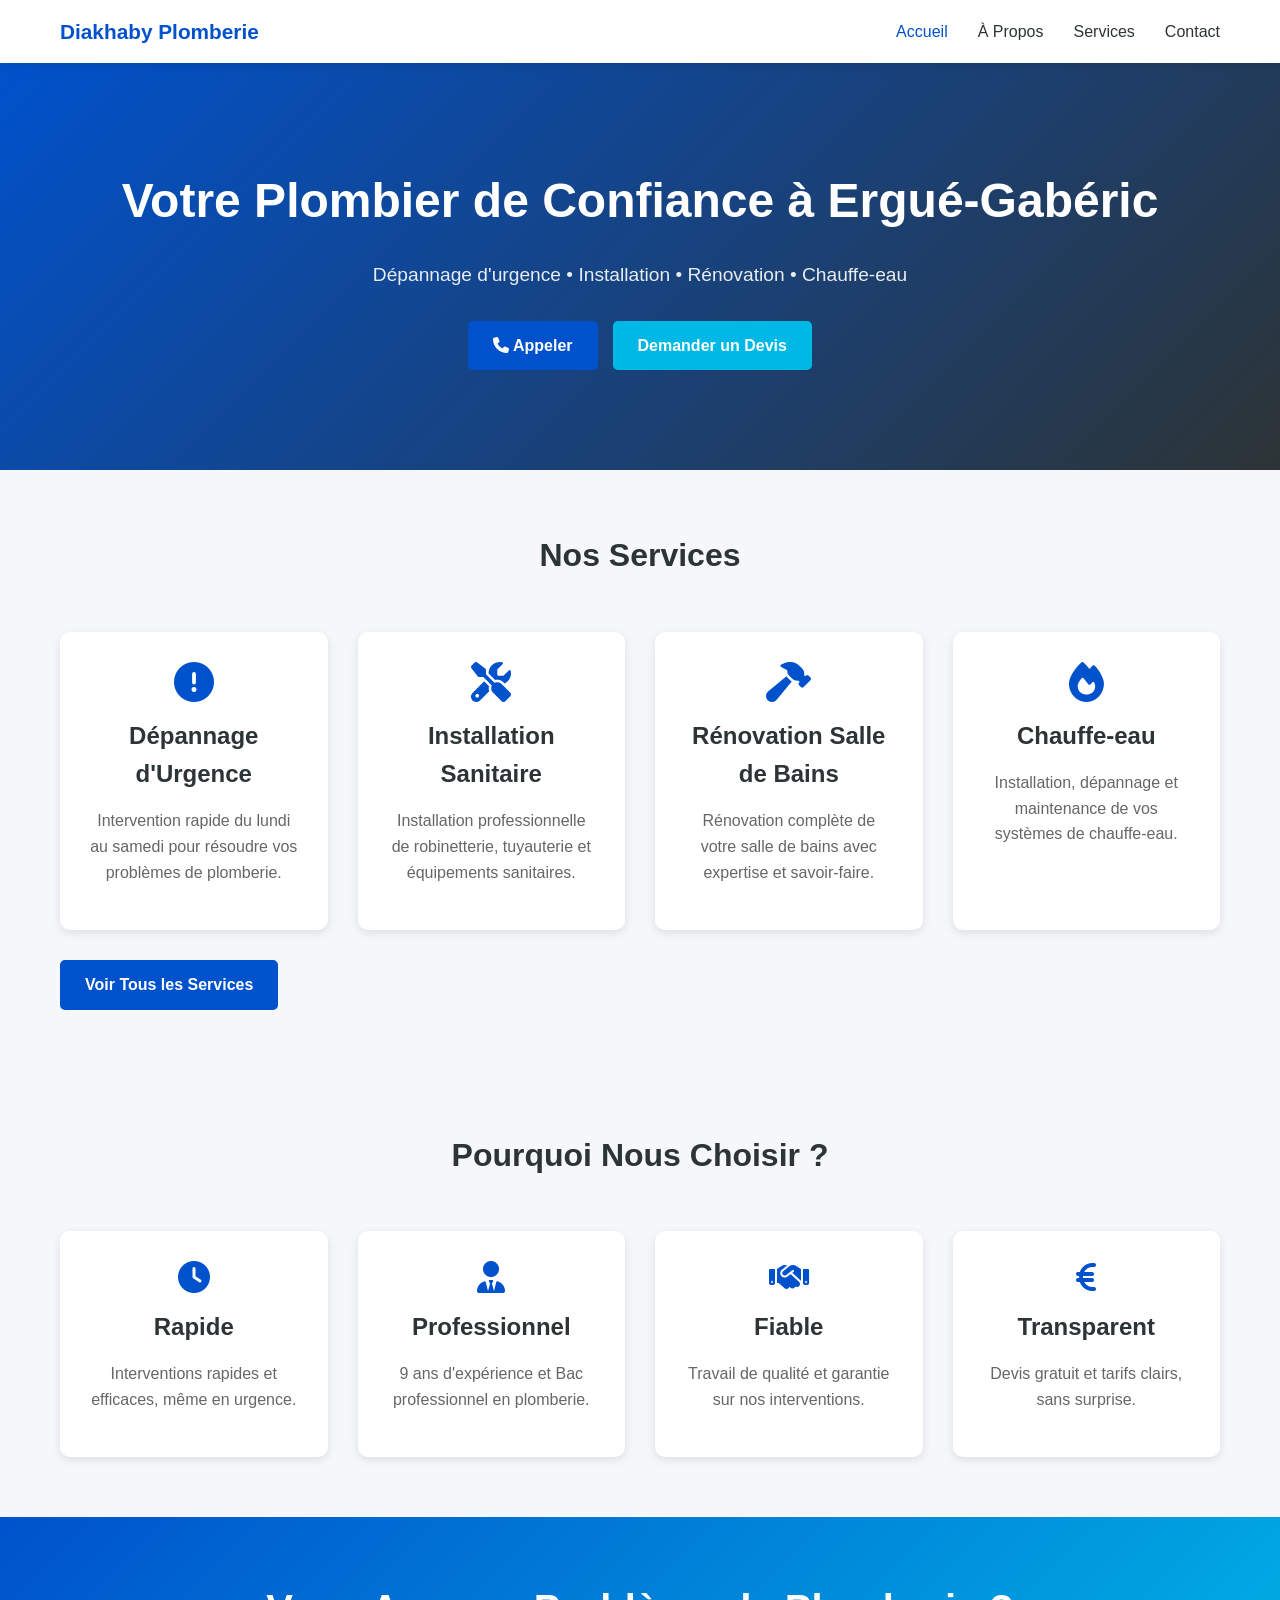
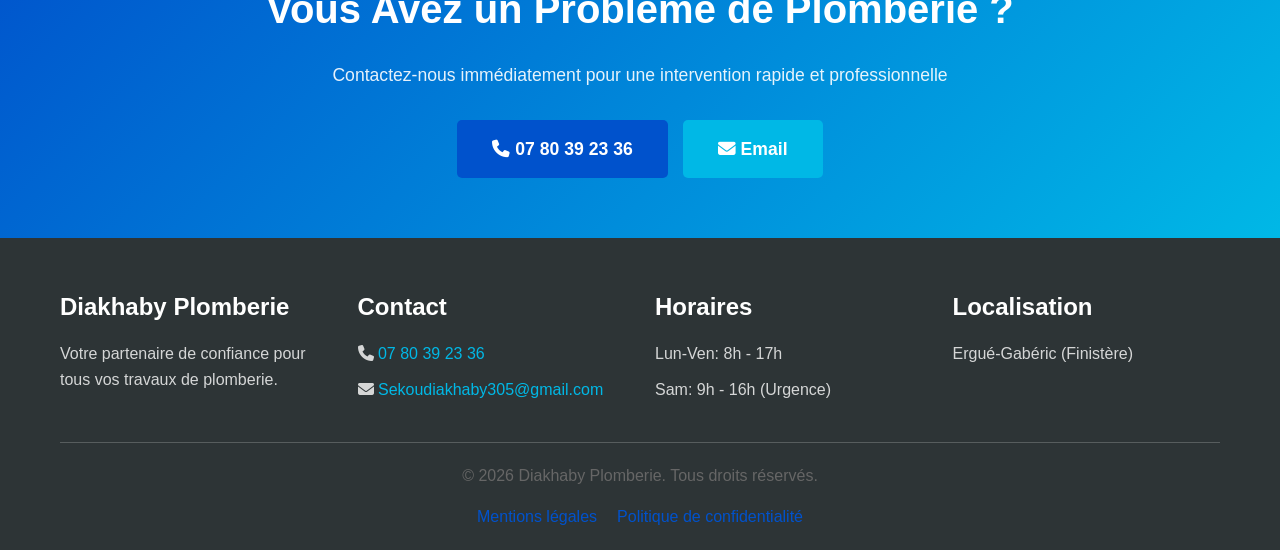
==== index.html @ 48b0a732 "🎉 Initial deployment - Diakhaby Plomberie website" ====
<!DOCTYPE html>
<html lang="fr">
<head>
    <meta charset="UTF-8">
    <meta name="viewport" content="width=device-width, initial-scale=1.0">
    <meta name="description" content="Diakhaby Plomberie - Dépannage, installation sanitaire, rénovation salle de bains et chauffe-eau à Ergué-Gabéric (Finistère)">
    <meta name="keywords" content="plombier, plomberie, dépannage, installation sanitaire, rénovation, chauffe-eau, Ergué-Gabéric, Finistère">
    <meta name="author" content="Diakhaby Plomberie">
    <title>Diakhaby Plomberie | Plombier Urgence Finistère</title>
    <link rel="stylesheet" href="style.css">
    <link href="https://cdnjs.cloudflare.com/ajax/libs/font-awesome/6.4.0/css/all.min.css" rel="stylesheet">
</head>
<body>
    <nav class="navbar">
        <div class="container">
            <div class="nav-brand">
                <span class="brand-text">Diakhaby Plomberie</span>
            </div>
            <ul class="nav-links">
                <li><a href="index.html" class="active">Accueil</a></li>
                <li><a href="apropos.html">À Propos</a></li>
                <li><a href="services.html">Services</a></li>
                <li><a href="contact.html">Contact</a></li>
            </ul>
            <button class="menu-toggle"><i class="fas fa-bars"></i></button>
        </div>
    </nav>

    <section class="hero">
        <div class="hero-content">
            <h1>Votre Plombier de Confiance à Ergué-Gabéric</h1>
            <p>Dépannage d'urgence • Installation • Rénovation • Chauffe-eau</p>
            <div class="hero-buttons">
                <a href="tel:+33780392336" class="btn btn-primary"><i class="fas fa-phone"></i> Appeler</a>
                <a href="contact.html" class="btn btn-secondary">Demander un Devis</a>
            </div>
        </div>
    </section>

    <section class="services-preview">
        <div class="container">
            <h2>Nos Services</h2>
            <div class="services-grid">
                <div class="service-card">
                    <i class="fas fa-exclamation-circle"></i>
                    <h3>Dépannage d'Urgence</h3>
                    <p>Intervention rapide du lundi au samedi pour résoudre vos problèmes de plomberie.</p>
                </div>
                <div class="service-card">
                    <i class="fas fa-tools"></i>
                    <h3>Installation Sanitaire</h3>
                    <p>Installation professionnelle de robinetterie, tuyauterie et équipements sanitaires.</p>
                </div>
                <div class="service-card">
                    <i class="fas fa-hammer"></i>
                    <h3>Rénovation Salle de Bains</h3>
                    <p>Rénovation complète de votre salle de bains avec expertise et savoir-faire.</p>
                </div>
                <div class="service-card">
                    <i class="fas fa-fire"></i>
                    <h3>Chauffe-eau</h3>
                    <p>Installation, dépannage et maintenance de vos systèmes de chauffe-eau.</p>
                </div>
            </div>
            <a href="services.html" class="btn btn-primary" style="margin-top: 30px;">Voir Tous les Services</a>
        </div>
    </section>

    <section class="why-us">
        <div class="container">
            <h2>Pourquoi Nous Choisir ?</h2>
            <div class="features-grid">
                <div class="feature">
                    <i class="fas fa-clock"></i>
                    <h3>Rapide</h3>
                    <p>Interventions rapides et efficaces, même en urgence.</p>
                </div>
                <div class="feature">
                    <i class="fas fa-user-tie"></i>
                    <h3>Professionnel</h3>
                    <p>9 ans d'expérience et Bac professionnel en plomberie.</p>
                </div>
                <div class="feature">
                    <i class="fas fa-handshake"></i>
                    <h3>Fiable</h3>
                    <p>Travail de qualité et garantie sur nos interventions.</p>
                </div>
                <div class="feature">
                    <i class="fas fa-euro-sign"></i>
                    <h3>Transparent</h3>
                    <p>Devis gratuit et tarifs clairs, sans surprise.</p>
                </div>
            </div>
        </div>
    </section>

    <section class="cta">
        <div class="container">
            <h2>Vous Avez un Problème de Plomberie ?</h2>
            <p>Contactez-nous immédiatement pour une intervention rapide et professionnelle</p>
            <div class="cta-buttons">
                <a href="tel:+33780392336" class="btn btn-primary btn-large"><i class="fas fa-phone"></i> 07 80 39 23 36</a>
                <a href="mailto:Sekoudiakhaby305@gmail.com" class="btn btn-secondary btn-large"><i class="fas fa-envelope"></i> Email</a>
            </div>
        </div>
    </section>

    <footer class="footer">
        <div class="container">
            <div class="footer-content">
                <div class="footer-section">
                    <h3>Diakhaby Plomberie</h3>
                    <p>Votre partenaire de confiance pour tous vos travaux de plomberie.</p>
                </div>
                <div class="footer-section">
                    <h3>Contact</h3>
                    <p><i class="fas fa-phone"></i> <a href="tel:+33780392336">07 80 39 23 36</a></p>
                    <p><i class="fas fa-envelope"></i> <a href="mailto:Sekoudiakhaby305@gmail.com">Sekoudiakhaby305@gmail.com</a></p>
                </div>
                <div class="footer-section">
                    <h3>Horaires</h3>
                    <p>Lun-Ven: 8h - 17h</p>
                    <p>Sam: 9h - 16h (Urgence)</p>
                </div>
                <div class="footer-section">
                    <h3>Localisation</h3>
                    <p>Ergué-Gabéric (Finistère)</p>
                </div>
            </div>
            <div class="footer-bottom">
                <p>&copy; 2026 Diakhaby Plomberie. Tous droits réservés.</p>
                <div class="footer-links">
                    <a href="mentions-legales.html">Mentions légales</a>
                    <a href="politique-confidentialite.html">Politique de confidentialité</a>
                </div>
            </div>
        </div>
    </footer>
    <script src="script.js"></script>
</body>
</html>
---- style.css ----
* {
    margin: 0;
    padding: 0;
    box-sizing: border-box;
}

:root {
    --primary-color: #0052CC;
    --secondary-color: #2D3436;
    --accent-color: #00B8E6;
    --light-gray: #F5F7FA;
    --dark-gray: #666666;
    --white: #FFFFFF;
    --border-color: #E0E0E0;
    --success-color: #27AE60;
}

html, body {
    font-family: 'Segoe UI', Tahoma, Geneva, Verdana, sans-serif;
    color: var(--secondary-color);
    background-color: var(--white);
    line-height: 1.6;
}

.container {
    max-width: 1200px;
    margin: 0 auto;
    padding: 0 20px;
}

h1, h2, h3, h4 { font-weight: 600; margin-bottom: 15px; color: var(--secondary-color); }
h1 { font-size: 2.5rem; }
h2 { font-size: 2rem; }
h3 { font-size: 1.5rem; }

p { margin-bottom: 15px; color: var(--dark-gray); }

a { color: var(--primary-color); text-decoration: none; transition: color 0.3s ease; }
a:hover { color: var(--accent-color); }

.navbar {
    background-color: var(--white);
    box-shadow: 0 2px 10px rgba(0, 0, 0, 0.1);
    position: sticky;
    top: 0;
    z-index: 1000;
}

.navbar .container {
    display: flex;
    justify-content: space-between;
    align-items: center;
    padding: 15px 20px;
}

.brand-text {
    font-size: 1.3rem;
    font-weight: 700;
    color: var(--primary-color);
}

.nav-links {
    list-style: none;
    display: flex;
    gap: 30px;
}

.nav-links a {
    color: var(--secondary-color);
    font-weight: 500;
    transition: color 0.3s ease;
}

.nav-links a:hover, .nav-links a.active {
    color: var(--primary-color);
}

.menu-toggle {
    display: none;
    background: none;
    border: none;
    cursor: pointer;
    font-size: 1.5rem;
    color: var(--primary-color);
}

.btn {
    display: inline-block;
    padding: 12px 25px;
    border-radius: 5px;
    font-weight: 600;
    text-align: center;
    transition: all 0.3s ease;
    border: none;
    cursor: pointer;
    text-decoration: none;
}

.btn-primary {
    background-color: var(--primary-color);
    color: var(--white);
}

.btn-primary:hover {
    background-color: var(--secondary-color);
    transform: translateY(-2px);
    box-shadow: 0 5px 15px rgba(0, 82, 204, 0.3);
}

.btn-secondary {
    background-color: var(--accent-color);
    color: var(--white);
}

.btn-secondary:hover {
    background-color: var(--primary-color);
    transform: translateY(-2px);
}

.btn-large {
    padding: 15px 35px;
    font-size: 1.1rem;
}

.hero {
    background: linear-gradient(135deg, var(--primary-color) 0%, var(--secondary-color) 100%);
    color: var(--white);
    padding: 100px 20px;
    text-align: center;
}

.hero-content h1 {
    color: var(--white);
    font-size: 3rem;
    margin-bottom: 20px;
}

.hero-content p {
    color: rgba(255, 255, 255, 0.9);
    font-size: 1.2rem;
    margin-bottom: 30px;
}

.hero-buttons {
    display: flex;
    gap: 15px;
    justify-content: center;
    flex-wrap: wrap;
}

.services-preview, .why-us {
    padding: 60px 20px;
    background-color: var(--light-gray);
}

.services-preview h2, .why-us h2 {
    text-align: center;
    margin-bottom: 50px;
}

.services-grid {
    display: grid;
    grid-template-columns: repeat(auto-fit, minmax(250px, 1fr));
    gap: 30px;
}

.service-card {
    background-color: var(--white);
    padding: 30px;
    border-radius: 10px;
    text-align: center;
    box-shadow: 0 3px 10px rgba(0, 0, 0, 0.1);
    transition: transform 0.3s ease;
}

.service-card:hover {
    transform: translateY(-10px);
    box-shadow: 0 10px 25px rgba(0, 82, 204, 0.2);
}

.service-card i {
    font-size: 2.5rem;
    color: var(--primary-color);
    margin-bottom: 15px;
}

.features-grid {
    display: grid;
    grid-template-columns: repeat(auto-fit, minmax(200px, 1fr));
    gap: 30px;
}

.feature {
    background-color: var(--white);
    padding: 30px;
    border-radius: 10px;
    text-align: center;
    box-shadow: 0 3px 10px rgba(0, 0, 0, 0.1);
}

.feature i {
    font-size: 2rem;
    color: var(--primary-color);
    margin-bottom: 15px;
}

.cta {
    background: linear-gradient(135deg, var(--primary-color) 0%, var(--accent-color) 100%);
    color: var(--white);
    padding: 60px 20px;
    text-align: center;
}

.cta h2 {
    color: var(--white);
    font-size: 2.5rem;
    margin-bottom: 20px;
}

.cta p {
    color: rgba(255, 255, 255, 0.9);
    font-size: 1.1rem;
    margin-bottom: 30px;
}

.cta-buttons {
    display: flex;
    gap: 15px;
    justify-content: center;
    flex-wrap: wrap;
}

.footer {
    background-color: var(--secondary-color);
    color: var(--white);
    padding: 50px 20px 20px;
}

.footer-content {
    display: grid;
    grid-template-columns: repeat(auto-fit, minmax(250px, 1fr));
    gap: 30px;
    margin-bottom: 30px;
}

.footer-section h3 {
    color: var(--white);
    margin-bottom: 15px;
}

.footer-section p {
    color: rgba(255, 255, 255, 0.8);
    margin-bottom: 10px;
}

.footer-section a {
    color: var(--accent-color);
}

.footer-bottom {
    border-top: 1px solid rgba(255, 255, 255, 0.2);
    padding-top: 20px;
    text-align: center;
}

.footer-links {
    display: flex;
    justify-content: center;
    gap: 20px;
    flex-wrap: wrap;
}

@media (max-width: 768px) {
    .nav-links { display: none; }
    .menu-toggle { display: block; }
    .hero-buttons, .cta-buttons { flex-direction: column; align-items: center; }
    .btn { width: 100%; max-width: 300px; }
    .services-grid, .features-grid { grid-template-columns: 1fr; }
}

@media (max-width: 480px) {
    h1 { font-size: 1.5rem; }
    h2 { font-size: 1.3rem; }
    .hero { padding: 60px 15px; }
    .hero-content h1 { font-size: 1.5rem; }
}
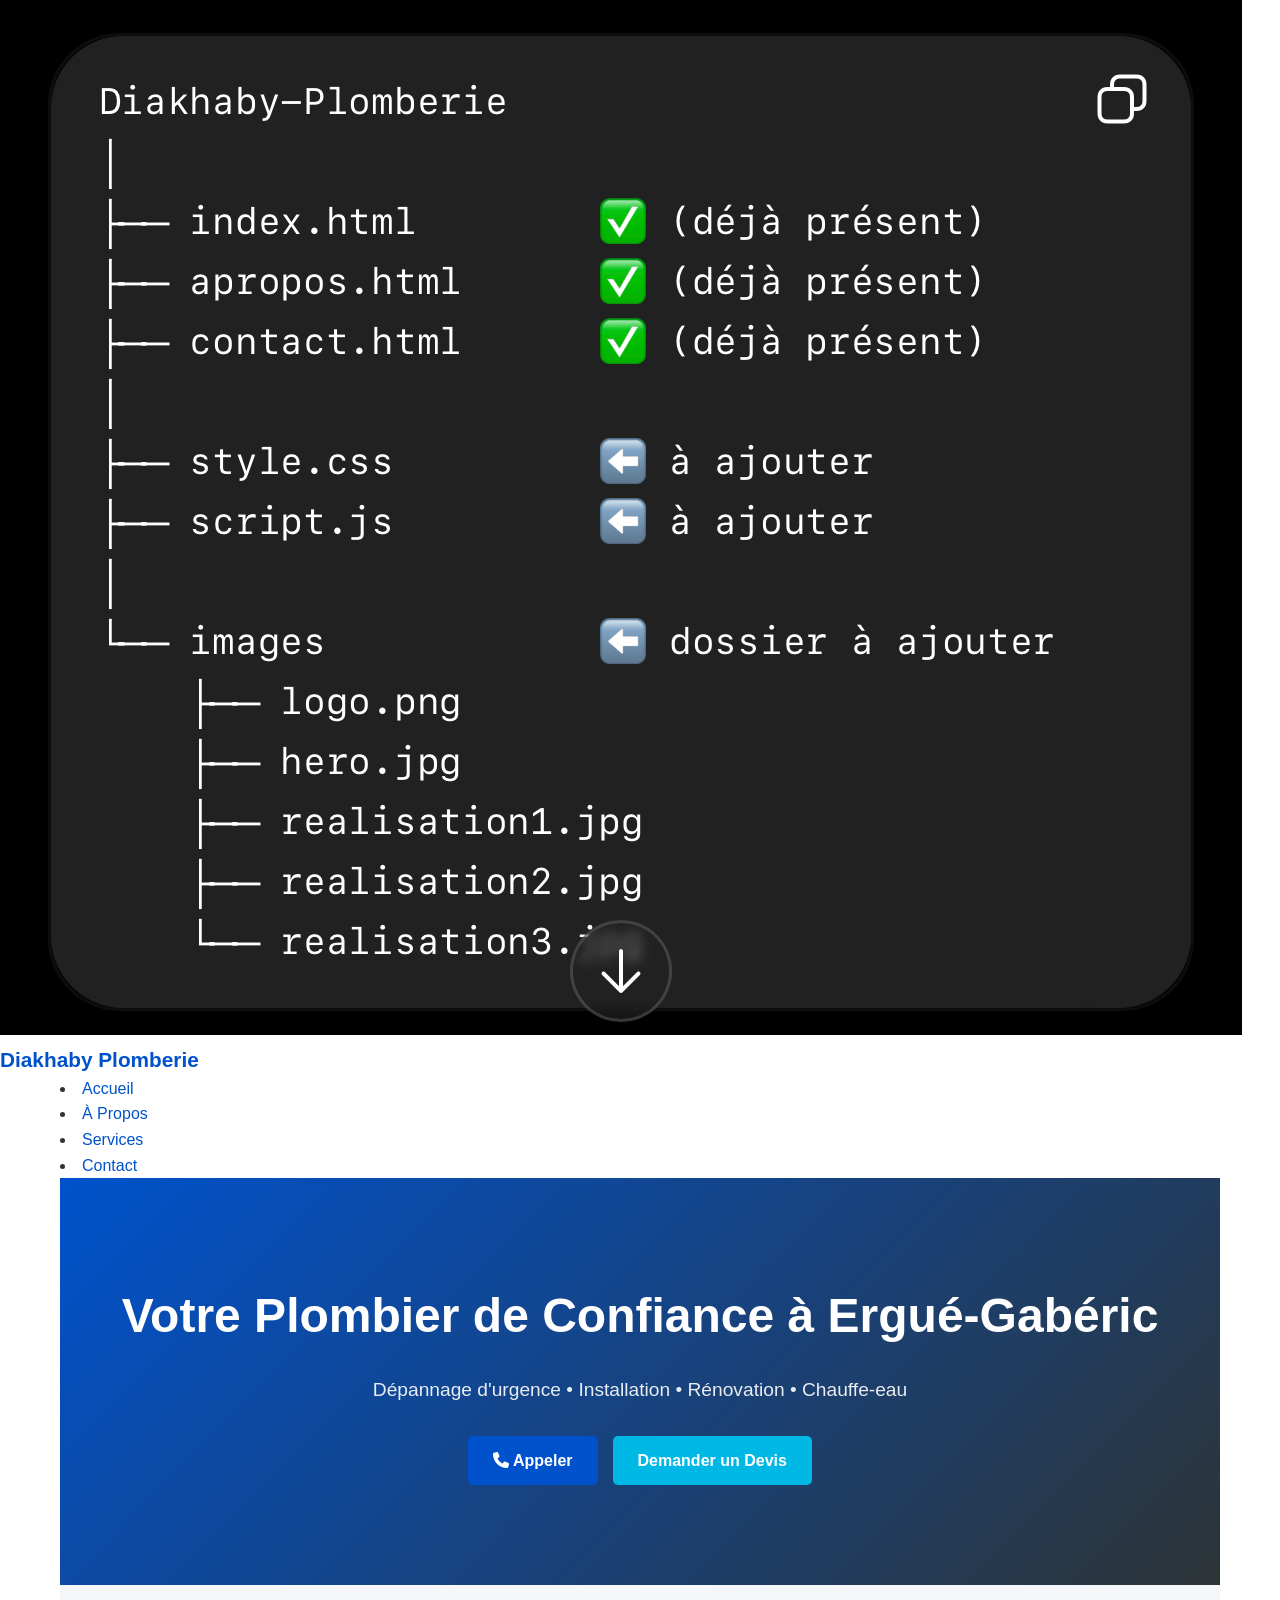
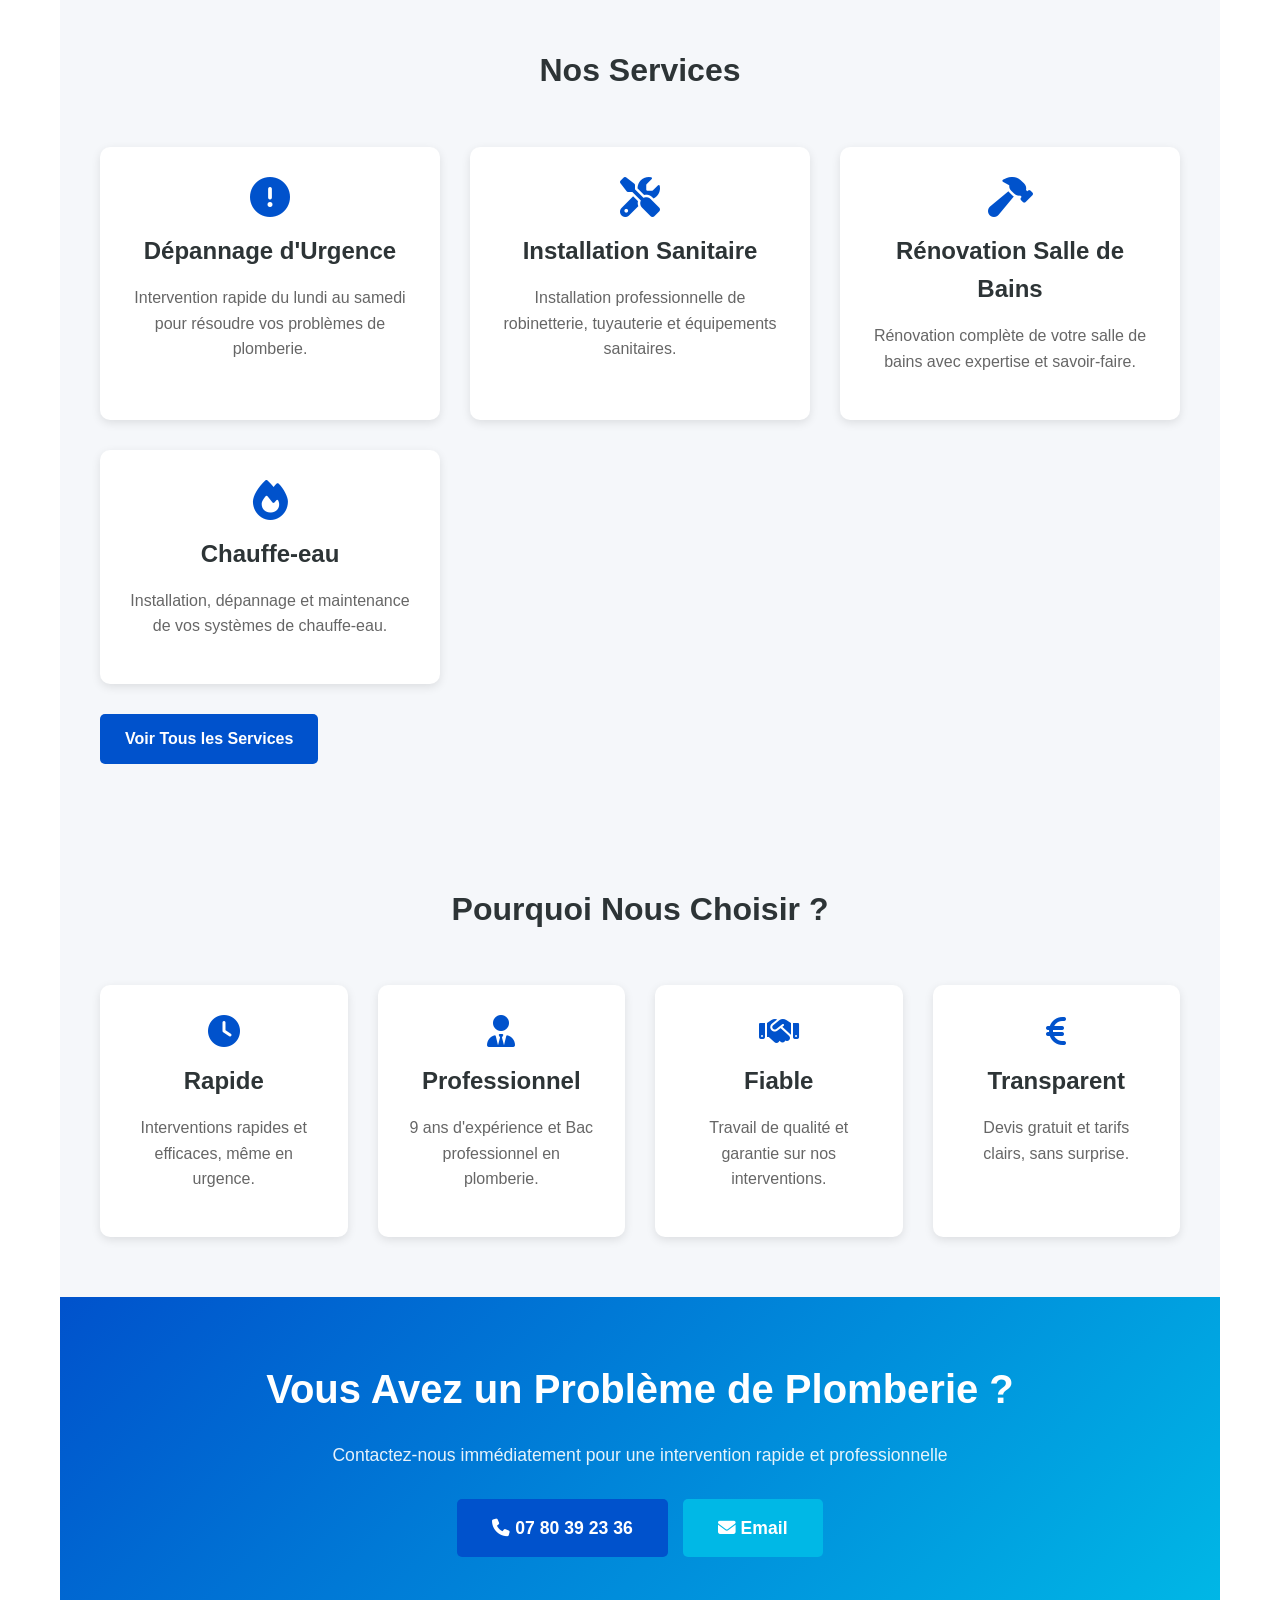
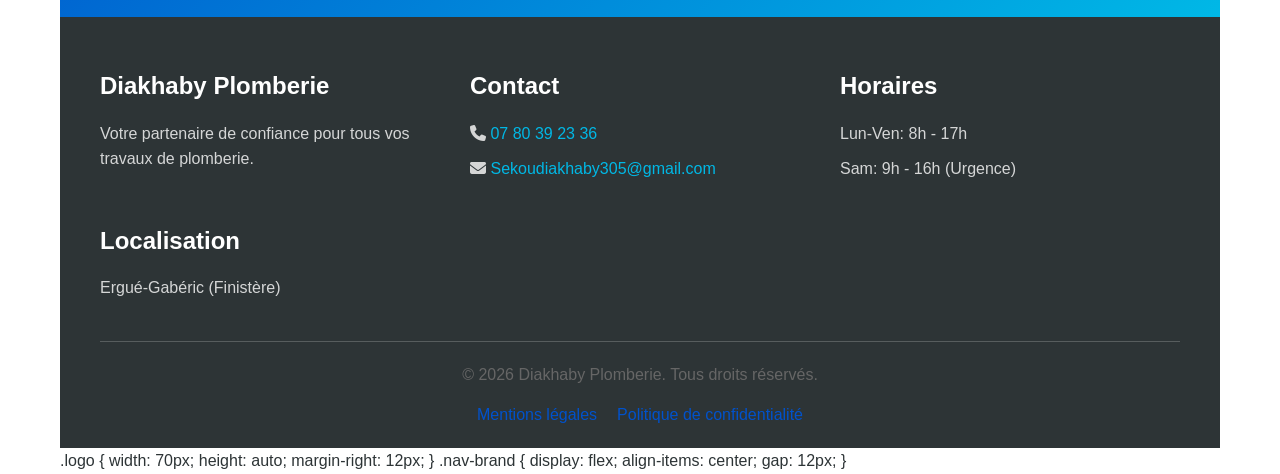
==== commit 196576c8: "Update index.html" ====
--- a/index.html
+++ b/index.html
@@ -11,11 +11,15 @@
     <link href="https://cdnjs.cloudflare.com/ajax/libs/font-awesome/6.4.0/css/all.min.css" rel="stylesheet">
 </head>
 <body>
-    <nav class="navbar">
+    <div class="nav-brand">
+    <img src="IMG_9389.jpeg" alt="Diakhaby Plomberie" class="logo">
+    <span class="brand-text">Diakhaby Plomberie</span>
+</div>
+    
+        
         <div class="container">
             <div class="nav-brand">
-                <span class="brand-text">Diakhaby Plomberie</span>
-            </div>
+                <span class="brand-
             <ul class="nav-links">
                 <li><a href="index.html" class="active">Accueil</a></li>
                 <li><a href="apropos.html">À Propos</a></li>
@@ -138,4 +142,15 @@
     </footer>
     <script src="script.js"></script>
 </body>
-</html>+</html>.logo {
+    width: 70px;
+    height: auto;
+    margin-right: 12px;
+}
+
+.nav-brand {
+    display: flex;
+    align-items: center;
+    gap: 12px;
+}
+            
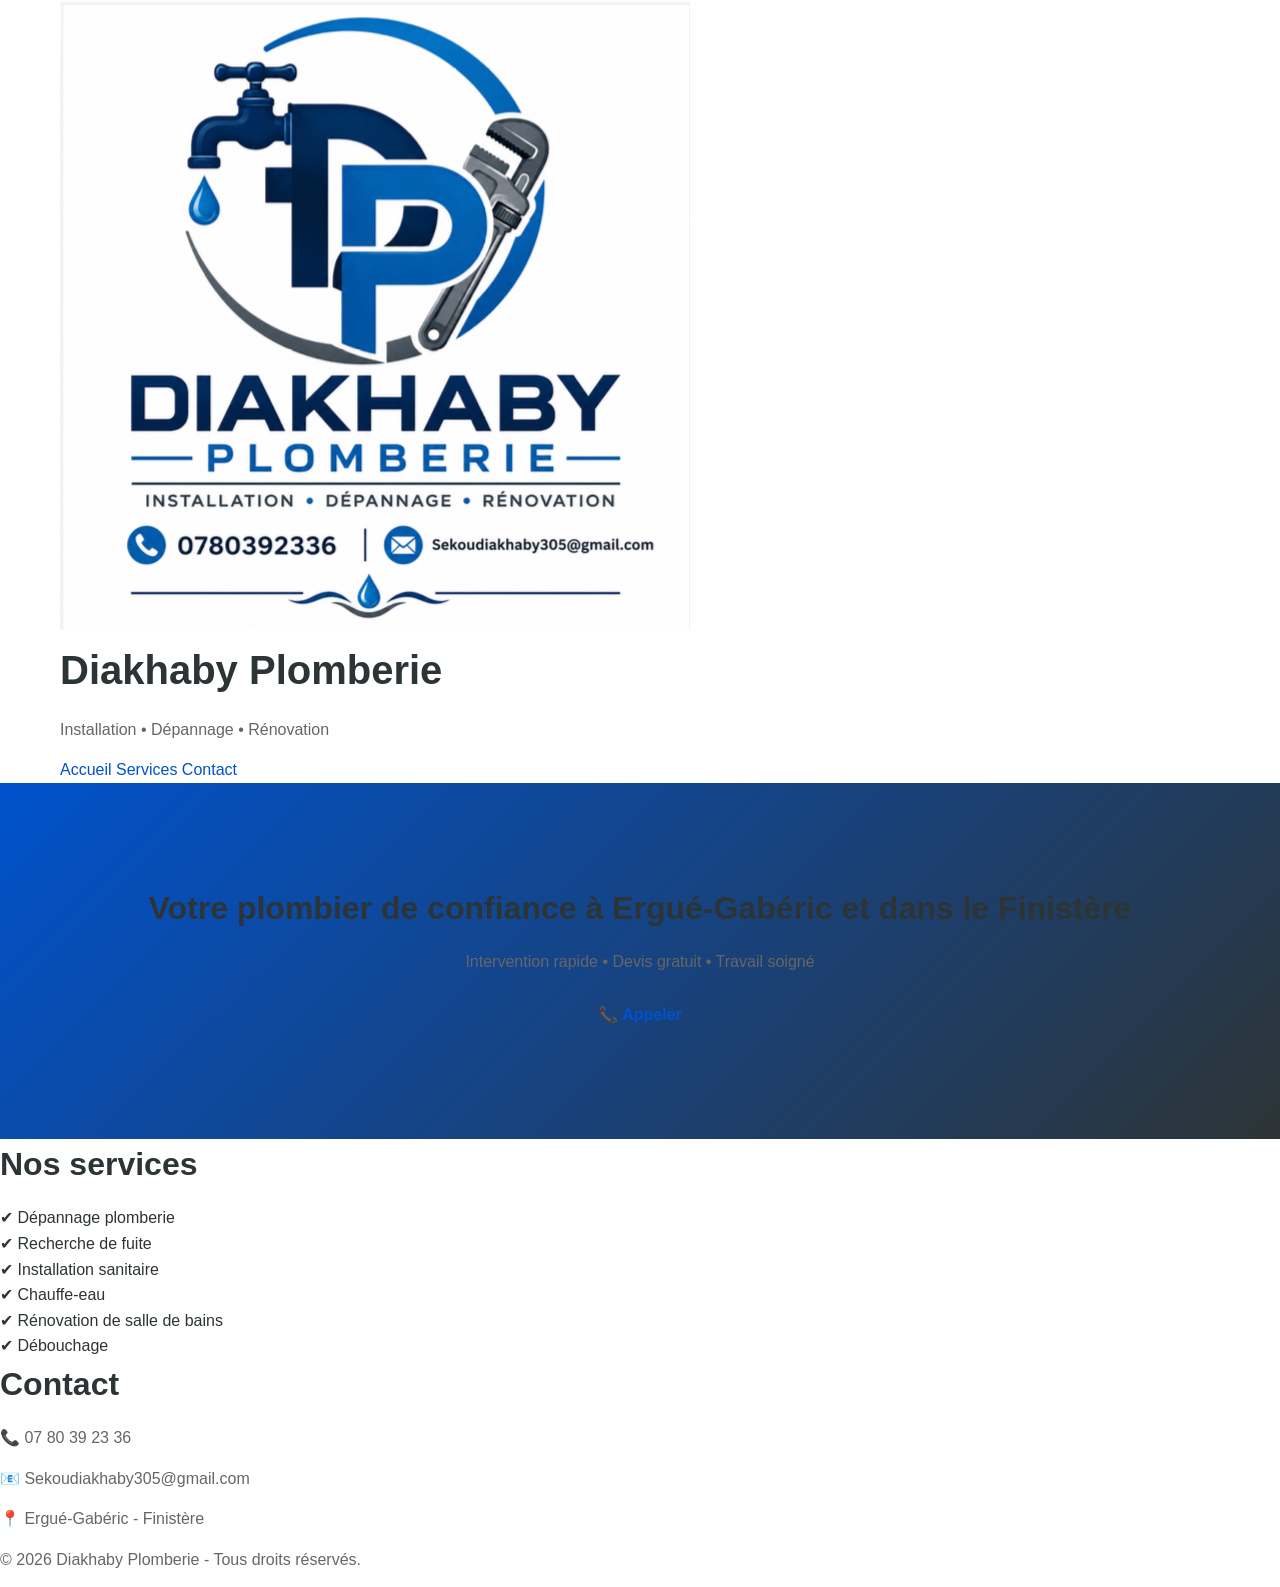
==== commit 2a728c43: "Refactor index.html structure and content Removed unnecessary meta tags and updated the structure of" ====
--- a/index.html
+++ b/index.html
@@ -1,156 +1,60 @@
 <!DOCTYPE html>
 <html lang="fr">
 <head>
-    <meta charset="UTF-8">
-    <meta name="viewport" content="width=device-width, initial-scale=1.0">
-    <meta name="description" content="Diakhaby Plomberie - Dépannage, installation sanitaire, rénovation salle de bains et chauffe-eau à Ergué-Gabéric (Finistère)">
-    <meta name="keywords" content="plombier, plomberie, dépannage, installation sanitaire, rénovation, chauffe-eau, Ergué-Gabéric, Finistère">
-    <meta name="author" content="Diakhaby Plomberie">
-    <title>Diakhaby Plomberie | Plombier Urgence Finistère</title>
-    <link rel="stylesheet" href="style.css">
-    <link href="https://cdnjs.cloudflare.com/ajax/libs/font-awesome/6.4.0/css/all.min.css" rel="stylesheet">
+<meta charset="UTF-8">
+<meta name="viewport" content="width=device-width, initial-scale=1.0">
+<title>Diakhaby Plomberie</title>
+<link rel="stylesheet" href="style.css">
 </head>
+
 <body>
-    <div class="nav-brand">
-    <img src="IMG_9389.jpeg" alt="Diakhaby Plomberie" class="logo">
-    <span class="brand-text">Diakhaby Plomberie</span>
-</div>
-    
-        
-        <div class="container">
-            <div class="nav-brand">
-                <span class="brand-
-            <ul class="nav-links">
-                <li><a href="index.html" class="active">Accueil</a></li>
-                <li><a href="apropos.html">À Propos</a></li>
-                <li><a href="services.html">Services</a></li>
-                <li><a href="contact.html">Contact</a></li>
-            </ul>
-            <button class="menu-toggle"><i class="fas fa-bars"></i></button>
-        </div>
-    </nav>
 
-    <section class="hero">
-        <div class="hero-content">
-            <h1>Votre Plombier de Confiance à Ergué-Gabéric</h1>
-            <p>Dépannage d'urgence • Installation • Rénovation • Chauffe-eau</p>
-            <div class="hero-buttons">
-                <a href="tel:+33780392336" class="btn btn-primary"><i class="fas fa-phone"></i> Appeler</a>
-                <a href="contact.html" class="btn btn-secondary">Demander un Devis</a>
-            </div>
-        </div>
-    </section>
+<header>
+    <div class="container">
+        <img src="IMG_9174.jpeg" alt="Logo Diakhaby Plomberie" class="logo">
 
-    <section class="services-preview">
-        <div class="container">
-            <h2>Nos Services</h2>
-            <div class="services-grid">
-                <div class="service-card">
-                    <i class="fas fa-exclamation-circle"></i>
-                    <h3>Dépannage d'Urgence</h3>
-                    <p>Intervention rapide du lundi au samedi pour résoudre vos problèmes de plomberie.</p>
-                </div>
-                <div class="service-card">
-                    <i class="fas fa-tools"></i>
-                    <h3>Installation Sanitaire</h3>
-                    <p>Installation professionnelle de robinetterie, tuyauterie et équipements sanitaires.</p>
-                </div>
-                <div class="service-card">
-                    <i class="fas fa-hammer"></i>
-                    <h3>Rénovation Salle de Bains</h3>
-                    <p>Rénovation complète de votre salle de bains avec expertise et savoir-faire.</p>
-                </div>
-                <div class="service-card">
-                    <i class="fas fa-fire"></i>
-                    <h3>Chauffe-eau</h3>
-                    <p>Installation, dépannage et maintenance de vos systèmes de chauffe-eau.</p>
-                </div>
-            </div>
-            <a href="services.html" class="btn btn-primary" style="margin-top: 30px;">Voir Tous les Services</a>
-        </div>
-    </section>
+        <h1>Diakhaby Plomberie</h1>
+        <p>Installation • Dépannage • Rénovation</p>
 
-    <section class="why-us">
-        <div class="container">
-            <h2>Pourquoi Nous Choisir ?</h2>
-            <div class="features-grid">
-                <div class="feature">
-                    <i class="fas fa-clock"></i>
-                    <h3>Rapide</h3>
-                    <p>Interventions rapides et efficaces, même en urgence.</p>
-                </div>
-                <div class="feature">
-                    <i class="fas fa-user-tie"></i>
-                    <h3>Professionnel</h3>
-                    <p>9 ans d'expérience et Bac professionnel en plomberie.</p>
-                </div>
-                <div class="feature">
-                    <i class="fas fa-handshake"></i>
-                    <h3>Fiable</h3>
-                    <p>Travail de qualité et garantie sur nos interventions.</p>
-                </div>
-                <div class="feature">
-                    <i class="fas fa-euro-sign"></i>
-                    <h3>Transparent</h3>
-                    <p>Devis gratuit et tarifs clairs, sans surprise.</p>
-                </div>
-            </div>
-        </div>
-    </section>
+        <nav>
+            <a href="#accueil">Accueil</a>
+            <a href="#services">Services</a>
+            <a href="#contact">Contact</a>
+        </nav>
+    </div>
+</header>
 
-    <section class="cta">
-        <div class="container">
-            <h2>Vous Avez un Problème de Plomberie ?</h2>
-            <p>Contactez-nous immédiatement pour une intervention rapide et professionnelle</p>
-            <div class="cta-buttons">
-                <a href="tel:+33780392336" class="btn btn-primary btn-large"><i class="fas fa-phone"></i> 07 80 39 23 36</a>
-                <a href="mailto:Sekoudiakhaby305@gmail.com" class="btn btn-secondary btn-large"><i class="fas fa-envelope"></i> Email</a>
-            </div>
-        </div>
-    </section>
+<section id="accueil" class="hero">
+    <h2>Votre plombier de confiance à Ergué-Gabéric et dans le Finistère</h2>
+    <p>Intervention rapide • Devis gratuit • Travail soigné</p>
 
-    <footer class="footer">
-        <div class="container">
-            <div class="footer-content">
-                <div class="footer-section">
-                    <h3>Diakhaby Plomberie</h3>
-                    <p>Votre partenaire de confiance pour tous vos travaux de plomberie.</p>
-                </div>
-                <div class="footer-section">
-                    <h3>Contact</h3>
-                    <p><i class="fas fa-phone"></i> <a href="tel:+33780392336">07 80 39 23 36</a></p>
-                    <p><i class="fas fa-envelope"></i> <a href="mailto:Sekoudiakhaby305@gmail.com">Sekoudiakhaby305@gmail.com</a></p>
-                </div>
-                <div class="footer-section">
-                    <h3>Horaires</h3>
-                    <p>Lun-Ven: 8h - 17h</p>
-                    <p>Sam: 9h - 16h (Urgence)</p>
-                </div>
-                <div class="footer-section">
-                    <h3>Localisation</h3>
-                    <p>Ergué-Gabéric (Finistère)</p>
-                </div>
-            </div>
-            <div class="footer-bottom">
-                <p>&copy; 2026 Diakhaby Plomberie. Tous droits réservés.</p>
-                <div class="footer-links">
-                    <a href="mentions-legales.html">Mentions légales</a>
-                    <a href="politique-confidentialite.html">Politique de confidentialité</a>
-                </div>
-            </div>
-        </div>
-    </footer>
-    <script src="script.js"></script>
+    <a href="tel:0780392336" class="btn">📞 Appeler</a>
+</section>
+
+<section id="services">
+    <h2>Nos services</h2>
+
+    <ul>
+        <li>✔ Dépannage plomberie</li>
+        <li>✔ Recherche de fuite</li>
+        <li>✔ Installation sanitaire</li>
+        <li>✔ Chauffe-eau</li>
+        <li>✔ Rénovation de salle de bains</li>
+        <li>✔ Débouchage</li>
+    </ul>
+</section>
+
+<section id="contact">
+    <h2>Contact</h2>
+
+    <p>📞 07 80 39 23 36</p>
+    <p>📧 Sekoudiakhaby305@gmail.com</p>
+    <p>📍 Ergué-Gabéric - Finistère</p>
+</section>
+
+<footer>
+    <p>© 2026 Diakhaby Plomberie - Tous droits réservés.</p>
+</footer>
+
 </body>
-</html>.logo {
-    width: 70px;
-    height: auto;
-    margin-right: 12px;
-}
-
-.nav-brand {
-    display: flex;
-    align-items: center;
-    gap: 12px;
-}
-            
+</html>
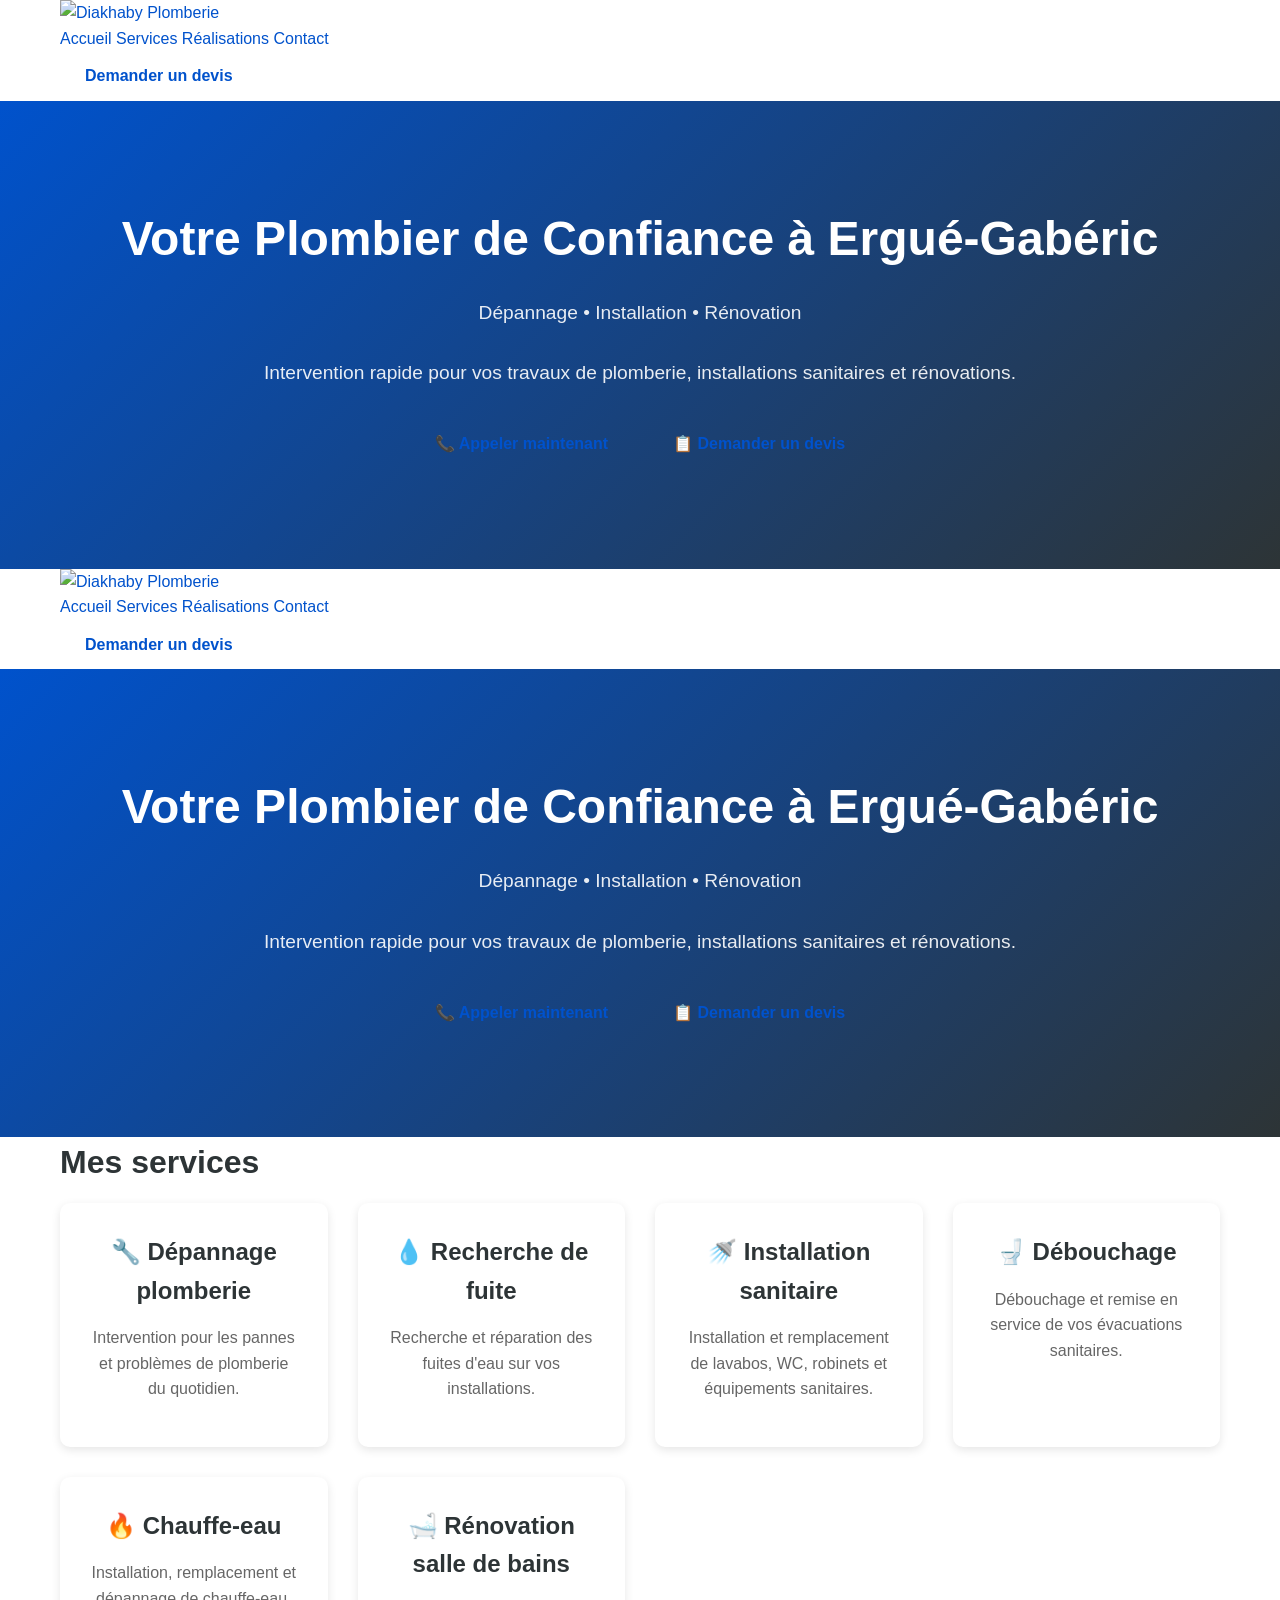
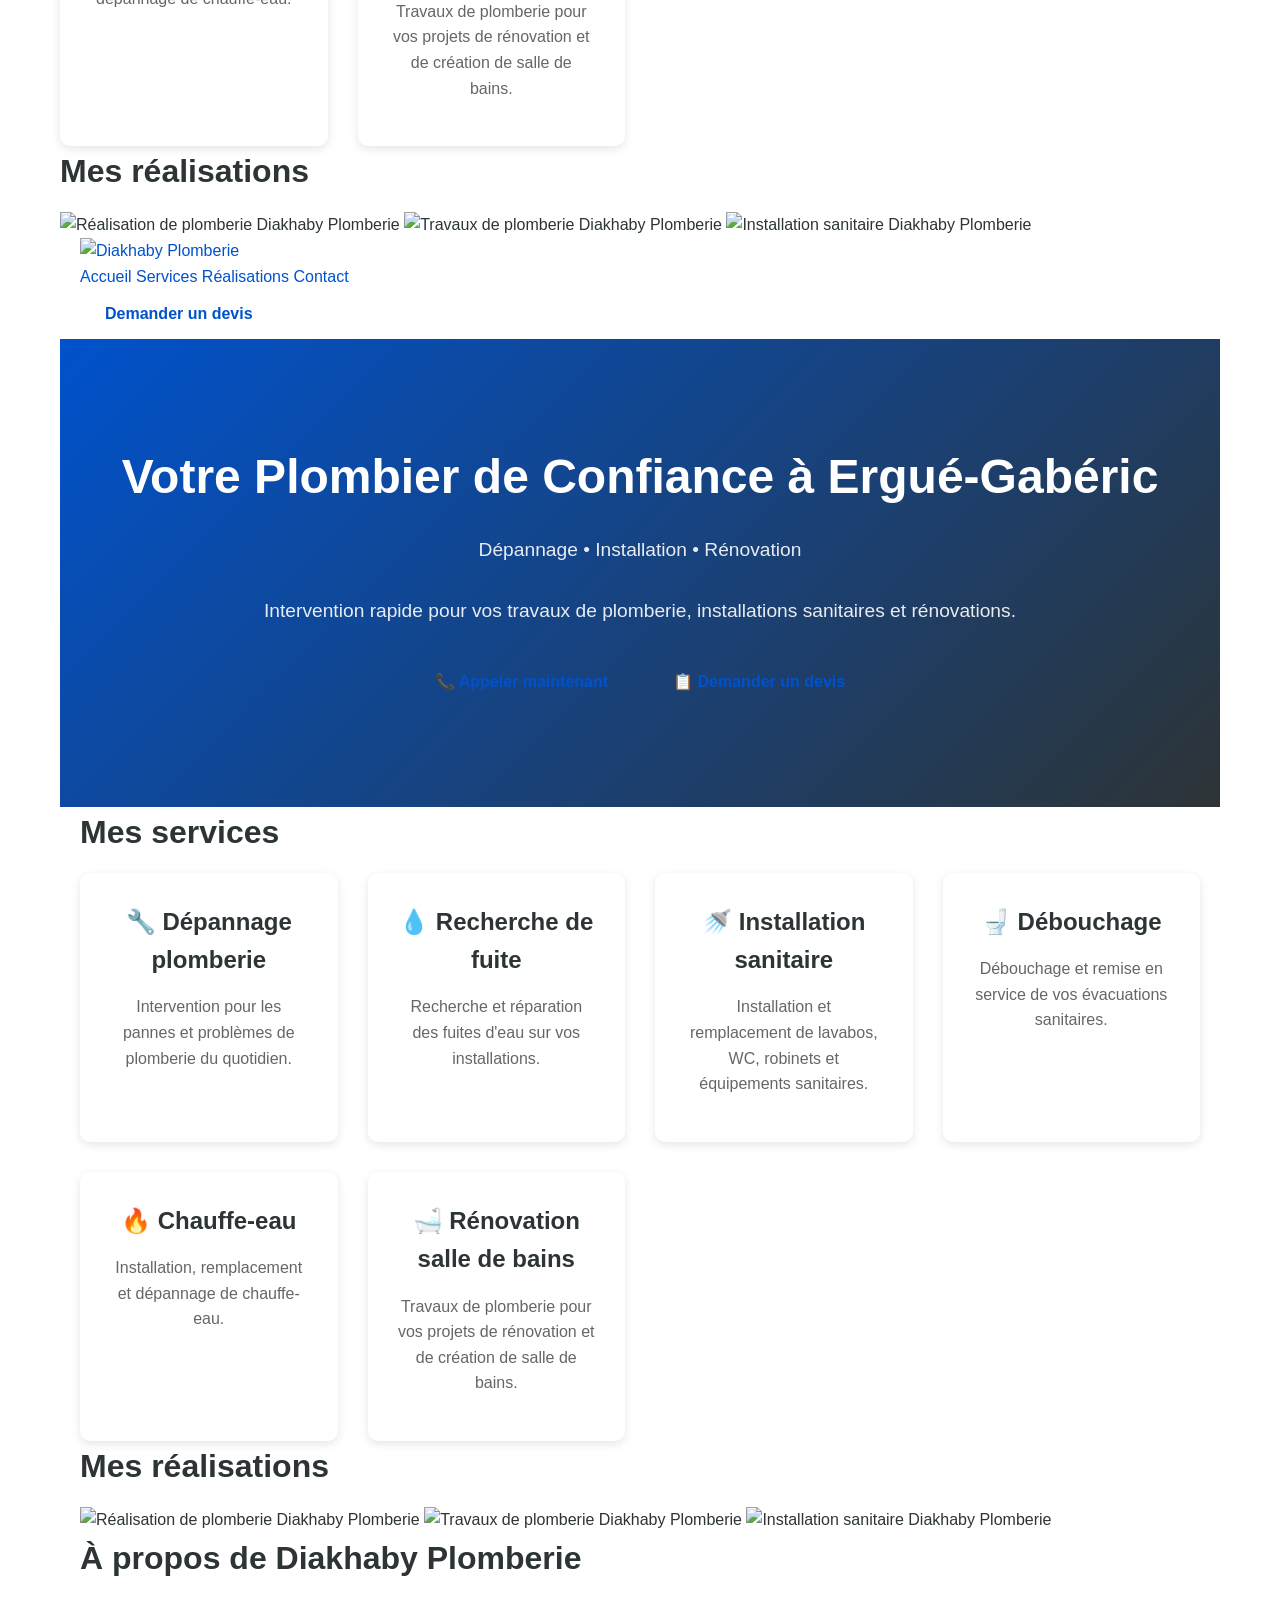
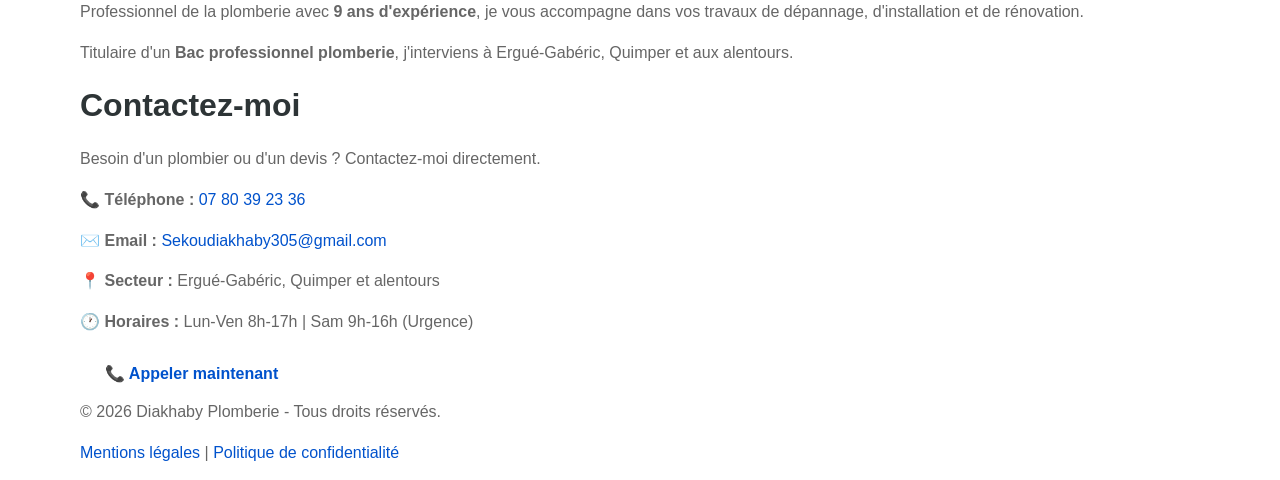
==== commit bc18fb57: "Rename 📄 index.html to  index.html" ====
--- a/index.html
+++ b/index.html
@@ -3,58 +3,485 @@
 <head>
 <meta charset="UTF-8">
 <meta name="viewport" content="width=device-width, initial-scale=1.0">
-<title>Diakhaby Plomberie</title>
+
+<title>Diakhaby Plomberie | Plombier à Ergué-Gabéric</title>
+
+<meta name="description" content="Diakhaby Plomberie à Ergué-Gabéric : dépannage, recherche de fuite, installation sanitaire, chauffe-eau et rénovation de salle de bains. Devis gratuit.">
+
+<meta name="author" content="Diakhaby Plomberie">
+<meta name="robots" content="index, follow">
+
+<link rel="icon" href="images/logo.png">
 <link rel="stylesheet" href="style.css">
+
 </head>
 
 <body>
 
 <header>
     <div class="container">
-        <img src="IMG_9174.jpeg" alt="Logo Diakhaby Plomberie" class="logo">
-
-        <h1>Diakhaby Plomberie</h1>
-        <p>Installation • Dépannage • Rénovation</p>
+
+        <a href="index.html" class="logo">
+            <img src="images/logo.png" alt="Diakhaby Plomberie">
+        </a>
 
         <nav>
             <a href="#accueil">Accueil</a>
             <a href="#services">Services</a>
+            <a href="#realisations">Réalisations</a>
             <a href="#contact">Contact</a>
         </nav>
+
+        <a href="tel:0780392336" class="btn">
+            Demander un devis
+        </a>
+
     </div>
 </header>
 
+
+<main>
+
 <section id="accueil" class="hero">
-    <h2>Votre plombier de confiance à Ergué-Gabéric et dans le Finistère</h2>
-    <p>Intervention rapide • Devis gratuit • Travail soigné</p>
-
-    <a href="tel:0780392336" class="btn">📞 Appeler</a>
-</section>
-
-<section id="services">
-    <h2>Nos services</h2>
-
-    <ul>
-        <li>✔ Dépannage plomberie</li>
-        <li>✔ Recherche de fuite</li>
-        <li>✔ Installation sanitaire</li>
-        <li>✔ Chauffe-eau</li>
-        <li>✔ Rénovation de salle de bains</li>
-        <li>✔ Débouchage</li>
-    </ul>
-</section>
-
-<section id="contact">
-    <h2>Contact</h2>
-
-    <p>📞 07 80 39 23 36</p>
-    <p>📧 Sekoudiakhaby305@gmail.com</p>
-    <p>📍 Ergué-Gabéric - Finistère</p>
-</section>
+
+    <div class="hero-content">
+
+        <h1>Votre Plombier de Confiance à Ergué-Gabéric</h1>
+
+        <p>
+            Dépannage • Installation • Rénovation
+        </p>
+
+        <p>
+            Intervention rapide pour vos travaux de plomberie,
+            installations sanitaires et rénovations.
+        </p>
+
+        <div class="hero-buttons">
+
+            <a href="tel:0780392336" class="btn">
+                📞 Appeler maintenant
+            </a>
+
+            <a href="#contact" class="btn">
+                📋 Demander un devis
+            </a>
+
+        </div>
+
+    </div>
+
+</section>
+<!DOCTYPE html>
+<html lang="fr">
+<head>
+<meta charset="UTF-8">
+<meta name="viewport" content="width=device-width, initial-scale=1.0">
+
+<title>Diakhaby Plomberie | Plombier à Ergué-Gabéric</title>
+
+<meta name="description" content="Diakhaby Plomberie à Ergué-Gabéric : dépannage, recherche de fuite, installation sanitaire, chauffe-eau et rénovation de salle de bains. Devis gratuit.">
+
+<meta name="author" content="Diakhaby Plomberie">
+<meta name="robots" content="index, follow">
+
+<link rel="icon" href="images/logo.png">
+<link rel="stylesheet" href="style.css">
+
+</head>
+
+<body>
+
+<header>
+    <div class="container">
+
+        <a href="index.html" class="logo">
+            <img src="images/logo.png" alt="Diakhaby Plomberie">
+        </a>
+
+        <nav>
+            <a href="#accueil">Accueil</a>
+            <a href="#services">Services</a>
+            <a href="#realisations">Réalisations</a>
+            <a href="#contact">Contact</a>
+        </nav>
+
+        <a href="tel:0780392336" class="btn">
+            Demander un devis
+        </a>
+
+    </div>
+</header>
+
+
+<main>
+
+<section id="accueil" class="hero">
+
+    <div class="hero-content">
+
+        <h1>Votre Plombier de Confiance à Ergué-Gabéric</h1>
+
+        <p>
+            Dépannage • Installation • Rénovation
+        </p>
+
+        <p>
+            Intervention rapide pour vos travaux de plomberie,
+            installations sanitaires et rénovations.
+        </p>
+
+        <div class="hero-buttons">
+
+            <a href="tel:0780392336" class="btn">
+                📞 Appeler maintenant
+            </a>
+
+            <a href="#contact" class="btn">
+                📋 Demander un devis
+            </a>
+
+        </div>
+
+    </div>
+
+</section>
+
+
+<section id="services" class="section">
+
+    <div class="container">
+
+        <h2>Mes services</h2>
+
+        <div class="services-grid">
+
+            <div class="service-card">
+                <h3>🔧 Dépannage plomberie</h3>
+                <p>
+                    Intervention pour les pannes et problèmes
+                    de plomberie du quotidien.
+                </p>
+            </div>
+
+            <div class="service-card">
+                <h3>💧 Recherche de fuite</h3>
+                <p>
+                    Recherche et réparation des fuites d'eau
+                    sur vos installations.
+                </p>
+            </div>
+
+            <div class="service-card">
+                <h3>🚿 Installation sanitaire</h3>
+                <p>
+                    Installation et remplacement de lavabos,
+                    WC, robinets et équipements sanitaires.
+                </p>
+            </div>
+
+            <div class="service-card">
+                <h3>🚽 Débouchage</h3>
+                <p>
+                    Débouchage et remise en service de vos
+                    évacuations sanitaires.
+                </p>
+            </div>
+
+            <div class="service-card">
+                <h3>🔥 Chauffe-eau</h3>
+                <p>
+                    Installation, remplacement et dépannage
+                    de chauffe-eau.
+                </p>
+            </div>
+
+            <div class="service-card">
+                <h3>🛁 Rénovation salle de bains</h3>
+                <p>
+                    Travaux de plomberie pour vos projets
+                    de rénovation et de création de salle de bains.
+                </p>
+            </div>
+
+        </div>
+
+    </div>
+
+</section>
+
+
+<section id="realisations" class="section">
+
+    <div class="container">
+
+        <h2>Mes réalisations</h2>
+
+        <div class="gallery">
+
+            <img src="images/realisation1.jpg"
+                 alt="Réalisation de plomberie Diakhaby Plomberie">
+
+            <img src="images/realisation2.jpg"
+                 alt="Travaux de plomberie Diakhaby Plomberie">
+
+            <img src="images/realisation3.jpg"
+                 alt="Installation sanitaire Diakhaby Plomberie">
+
+<!DOCTYPE html>
+<html lang="fr">
+<head>
+<meta charset="UTF-8">
+<meta name="viewport" content="width=device-width, initial-scale=1.0">
+
+<title>Diakhaby Plomberie | Plombier à Ergué-Gabéric</title>
+
+<meta name="description" content="Diakhaby Plomberie à Ergué-Gabéric : dépannage, recherche de fuite, installation sanitaire, chauffe-eau et rénovation de salle de bains. Devis gratuit.">
+
+<meta name="author" content="Diakhaby Plomberie">
+<meta name="robots" content="index, follow">
+
+<link rel="icon" href="images/logo.png">
+<link rel="stylesheet" href="style.css">
+
+</head>
+
+<body>
+
+<header>
+    <div class="container">
+
+        <a href="index.html" class="logo">
+            <img src="images/logo.png" alt="Diakhaby Plomberie">
+        </a>
+
+        <nav>
+            <a href="#accueil">Accueil</a>
+            <a href="#services">Services</a>
+            <a href="#realisations">Réalisations</a>
+            <a href="#contact">Contact</a>
+        </nav>
+
+        <a href="tel:0780392336" class="btn">
+            Demander un devis
+        </a>
+
+    </div>
+</header>
+
+
+<main>
+
+<section id="accueil" class="hero">
+
+    <div class="hero-content">
+
+        <h1>Votre Plombier de Confiance à Ergué-Gabéric</h1>
+
+        <p>
+            Dépannage • Installation • Rénovation
+        </p>
+
+        <p>
+            Intervention rapide pour vos travaux de plomberie,
+            installations sanitaires et rénovations.
+        </p>
+
+        <div class="hero-buttons">
+
+            <a href="tel:0780392336" class="btn">
+                📞 Appeler maintenant
+            </a>
+
+            <a href="#contact" class="btn">
+                📋 Demander un devis
+            </a>
+
+        </div>
+
+    </div>
+
+</section>
+
+
+<section id="services" class="section">
+
+    <div class="container">
+
+        <h2>Mes services</h2>
+
+        <div class="services-grid">
+
+            <div class="service-card">
+                <h3>🔧 Dépannage plomberie</h3>
+                <p>
+                    Intervention pour les pannes et problèmes
+                    de plomberie du quotidien.
+                </p>
+            </div>
+
+            <div class="service-card">
+                <h3>💧 Recherche de fuite</h3>
+                <p>
+                    Recherche et réparation des fuites d'eau
+                    sur vos installations.
+                </p>
+            </div>
+
+            <div class="service-card">
+                <h3>🚿 Installation sanitaire</h3>
+                <p>
+                    Installation et remplacement de lavabos,
+                    WC, robinets et équipements sanitaires.
+                </p>
+            </div>
+
+            <div class="service-card">
+                <h3>🚽 Débouchage</h3>
+                <p>
+                    Débouchage et remise en service de vos
+                    évacuations sanitaires.
+                </p>
+            </div>
+
+            <div class="service-card">
+                <h3>🔥 Chauffe-eau</h3>
+                <p>
+                    Installation, remplacement et dépannage
+                    de chauffe-eau.
+                </p>
+            </div>
+
+            <div class="service-card">
+                <h3>🛁 Rénovation salle de bains</h3>
+                <p>
+                    Travaux de plomberie pour vos projets
+                    de rénovation et de création de salle de bains.
+                </p>
+            </div>
+
+        </div>
+
+    </div>
+
+</section>
+
+
+<section id="realisations" class="section">
+
+    <div class="container">
+
+        <h2>Mes réalisations</h2>
+
+        <div class="gallery">
+
+            <img src="images/realisation1.jpg"
+                 alt="Réalisation de plomberie Diakhaby Plomberie">
+
+            <img src="images/realisation2.jpg"
+                 alt="Travaux de plomberie Diakhaby Plomberie">
+
+            <img src="images/realisation3.jpg"
+                 alt="Installation sanitaire Diakhaby Plomberie">
+
+        </div>
+
+    </div>
+
+</section>
+
+
+<section class="section about">
+
+    <div class="container">
+
+        <h2>À propos de Diakhaby Plomberie</h2>
+
+        <p>
+            Professionnel de la plomberie avec <strong>9 ans d'expérience</strong>,
+            je vous accompagne dans vos travaux de dépannage,
+            d'installation et de rénovation.
+        </p>
+
+        <p>
+            Titulaire d'un <strong>Bac professionnel plomberie</strong>,
+            j'interviens à Ergué-Gabéric, Quimper et aux alentours.
+        </p>
+
+    </div>
+
+</section>
+
+
+<section id="contact" class="section contact">
+
+    <div class="container">
+
+        <h2>Contactez-moi</h2>
+
+        <p>
+            Besoin d'un plombier ou d'un devis ?
+            Contactez-moi directement.
+        </p>
+
+        <div class="contact-info">
+
+            <p>
+                📞 <strong>Téléphone :</strong>
+                <a href="tel:0780392336">07 80 39 23 36</a>
+            </p>
+
+            <p>
+                ✉️ <strong>Email :</strong>
+                <a href="mailto:Sekoudiakhaby305@gmail.com">
+                    Sekoudiakhaby305@gmail.com
+                </a>
+            </p>
+
+            <p>
+                📍 <strong>Secteur :</strong>
+                Ergué-Gabéric, Quimper et alentours
+            </p>
+
+            <p>
+                🕐 <strong>Horaires :</strong>
+                Lun-Ven 8h-17h | Sam 9h-16h (Urgence)
+            </p>
+
+        </div>
+        <a href="tel:0780392336" class="btn">
+            📞 Appeler maintenant
+        </a>
+
+    </div>
+
+</section>
+
+</main>
+
 
 <footer>
-    <p>© 2026 Diakhaby Plomberie - Tous droits réservés.</p>
+
+    <div class="container">
+
+        <p>
+            © 2026 Diakhaby Plomberie - Tous droits réservés.
+        </p>
+
+        <p>
+            <a href="mentions-legales.html">Mentions légales</a>
+            |
+            <a href="politique-confidentialite.html">
+                Politique de confidentialité
+            </a>
+        </p>
+
+    </div>
+
 </footer>
+
+
+<script src="script.js"></script>
 
 </body>
 </html>
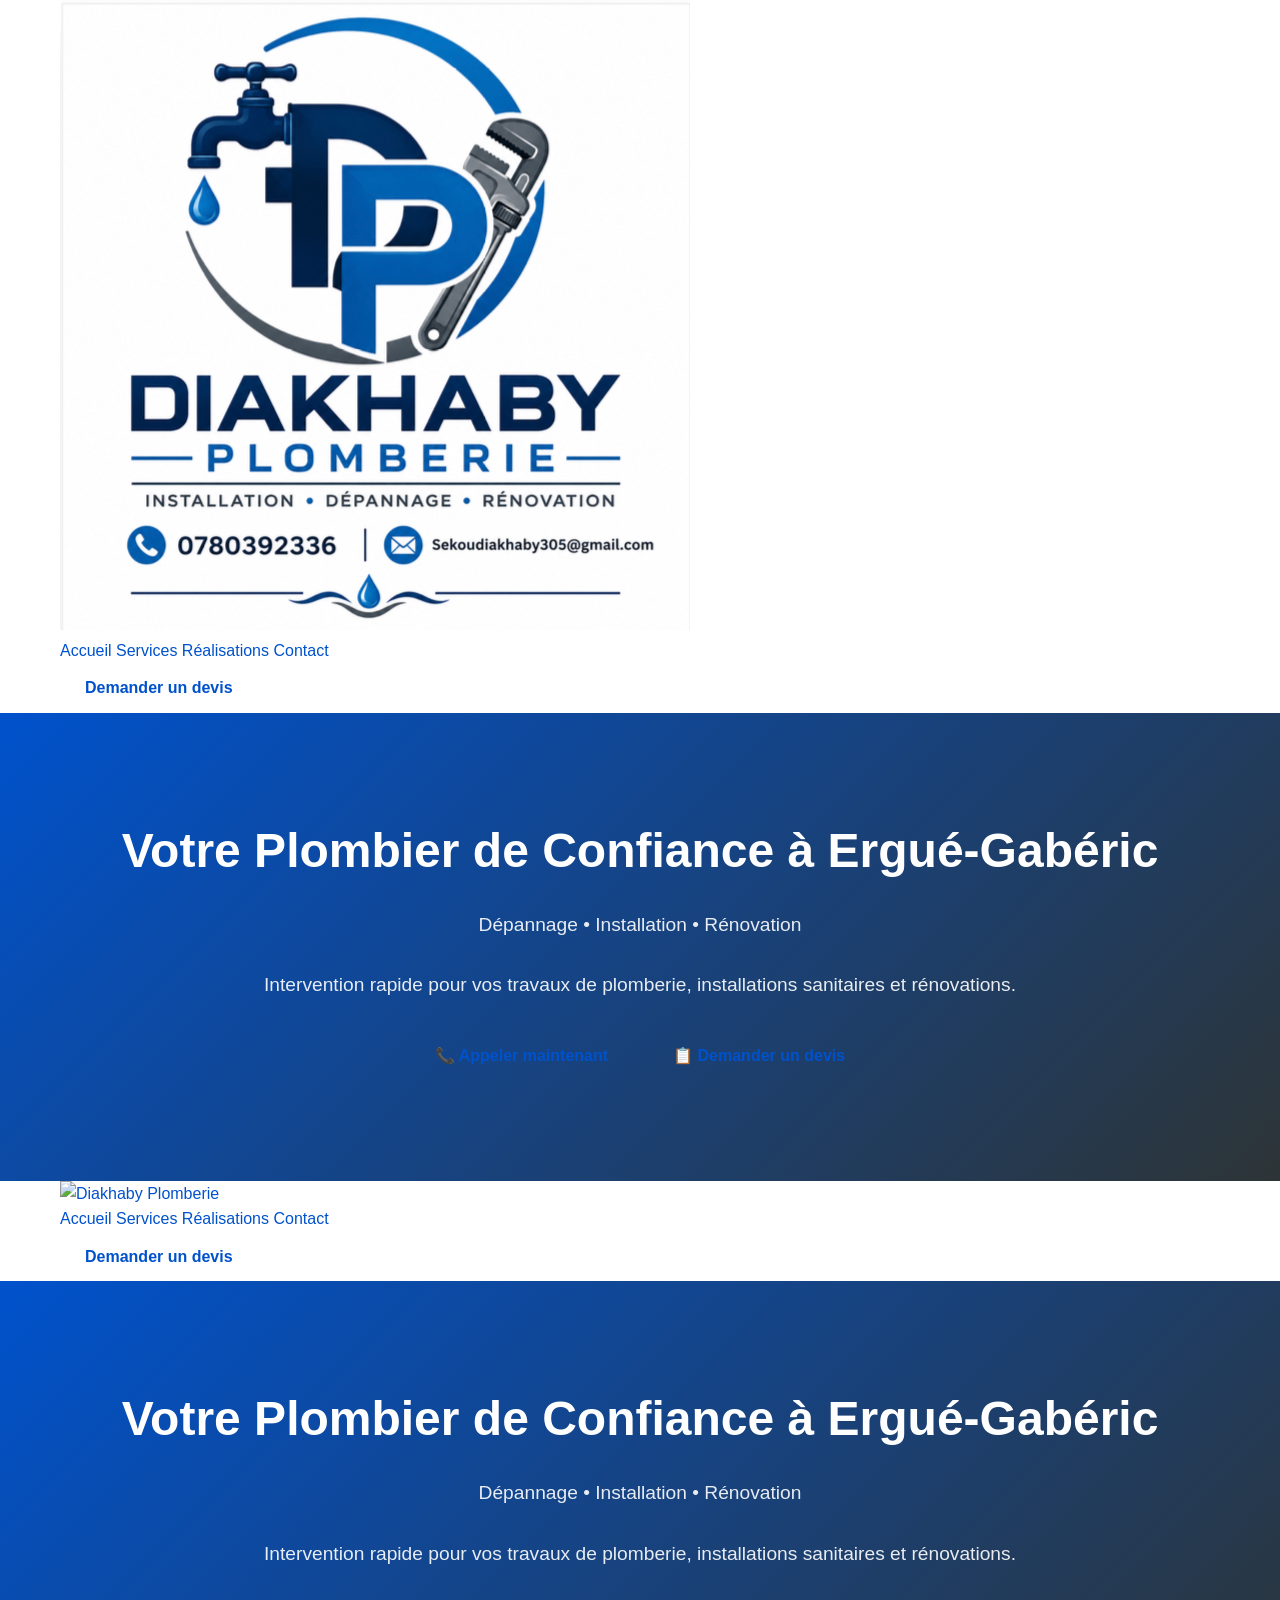
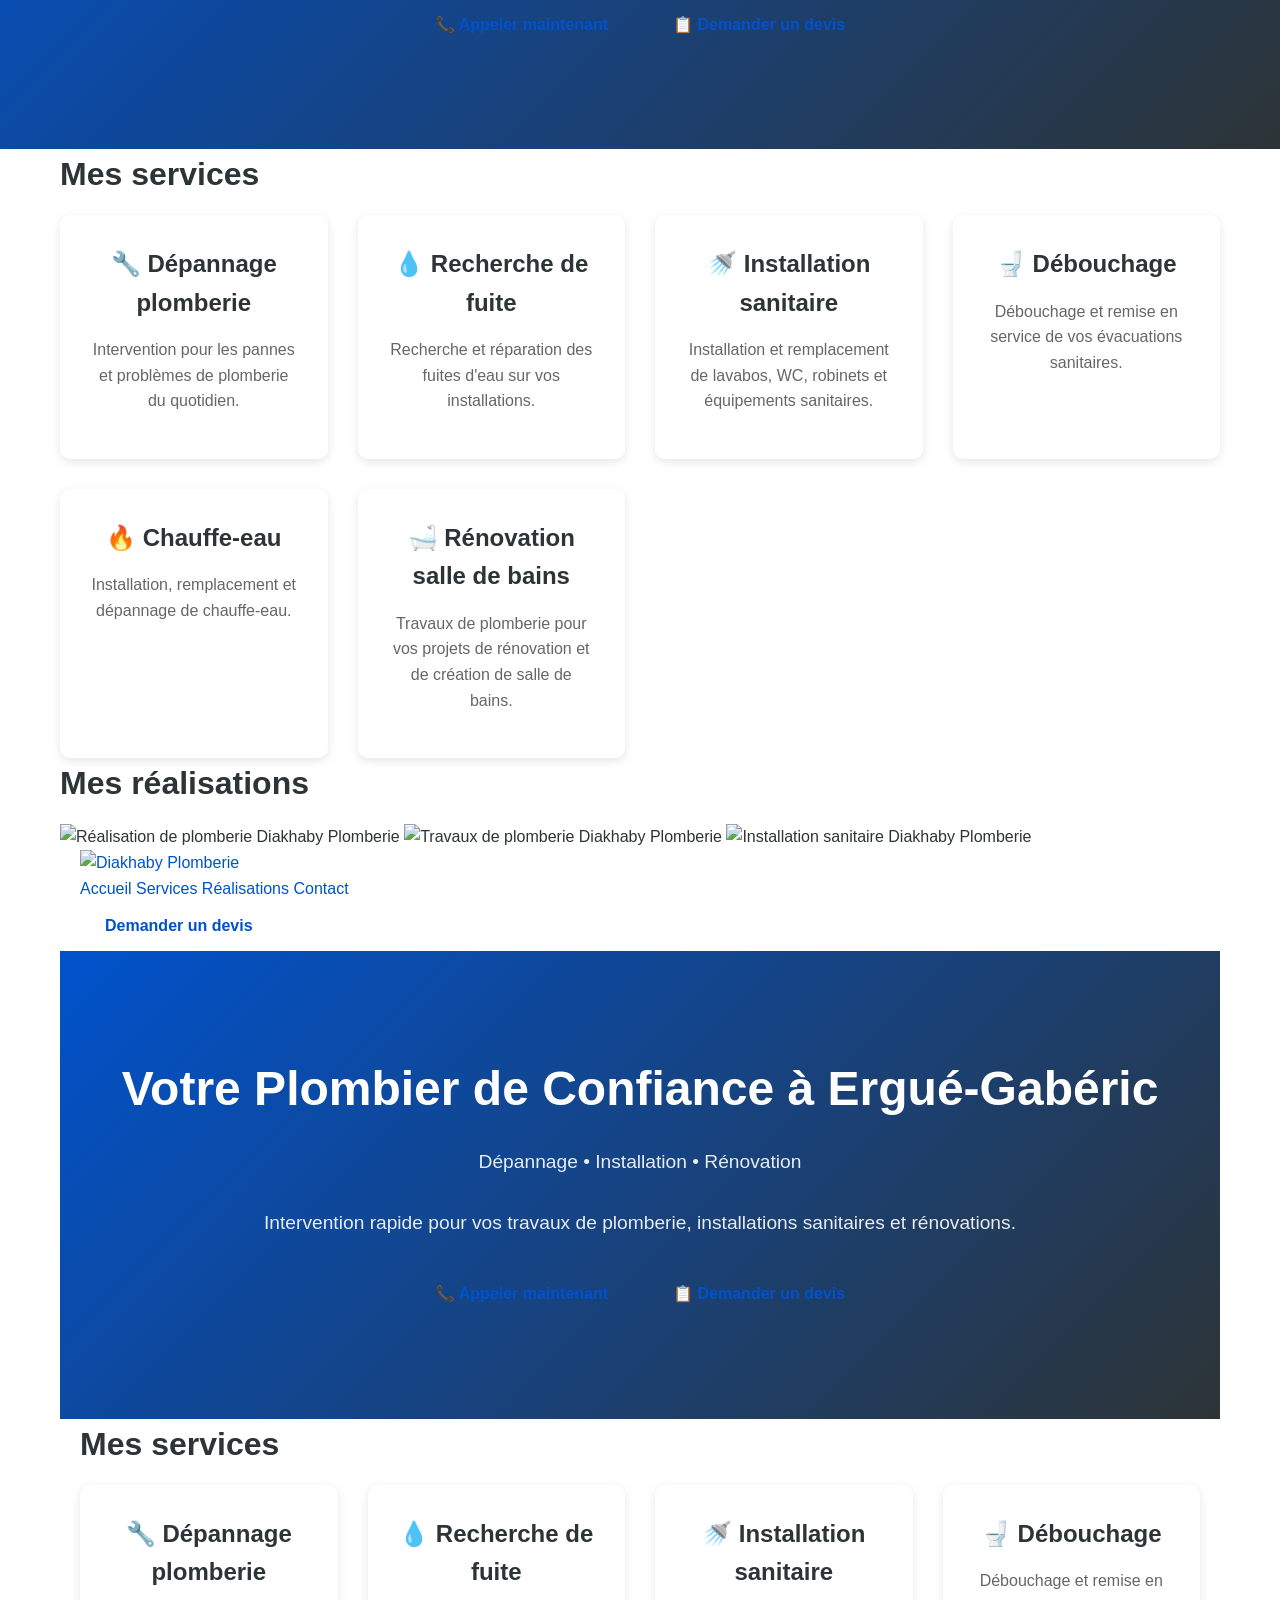
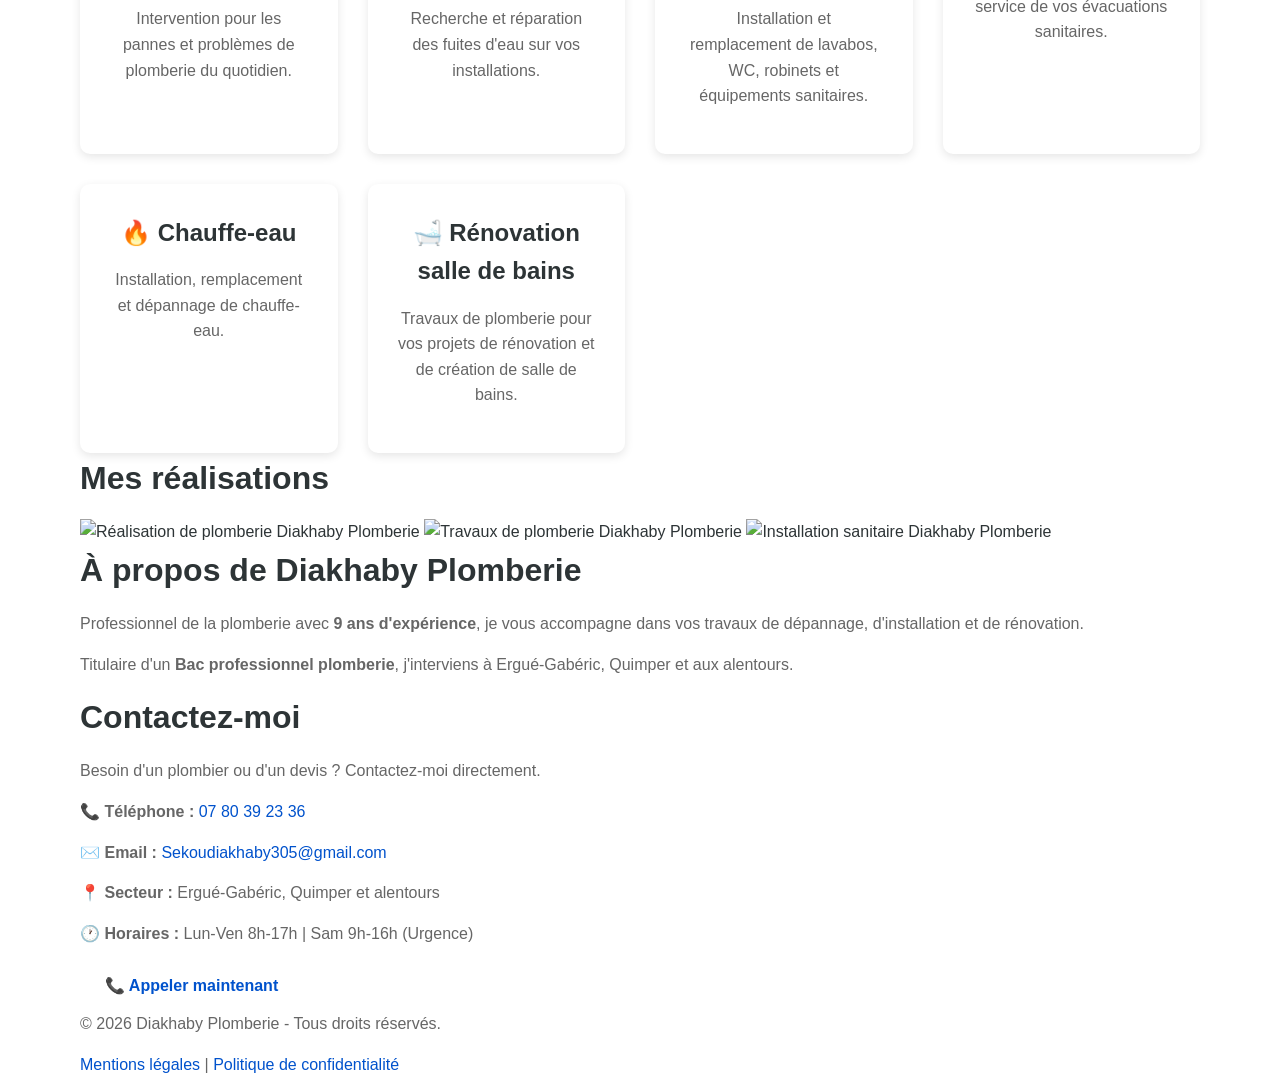
==== commit 4ba06c7f: "Update index.html" ====
--- a/index.html
+++ b/index.html
@@ -22,7 +22,7 @@
     <div class="container">
 
         <a href="index.html" class="logo">
-            <img src="images/logo.png" alt="Diakhaby Plomberie">
+            <img src="logo.png.jpeg" alt="Diakhaby Plomberie">
         </a>
 
         <nav>
